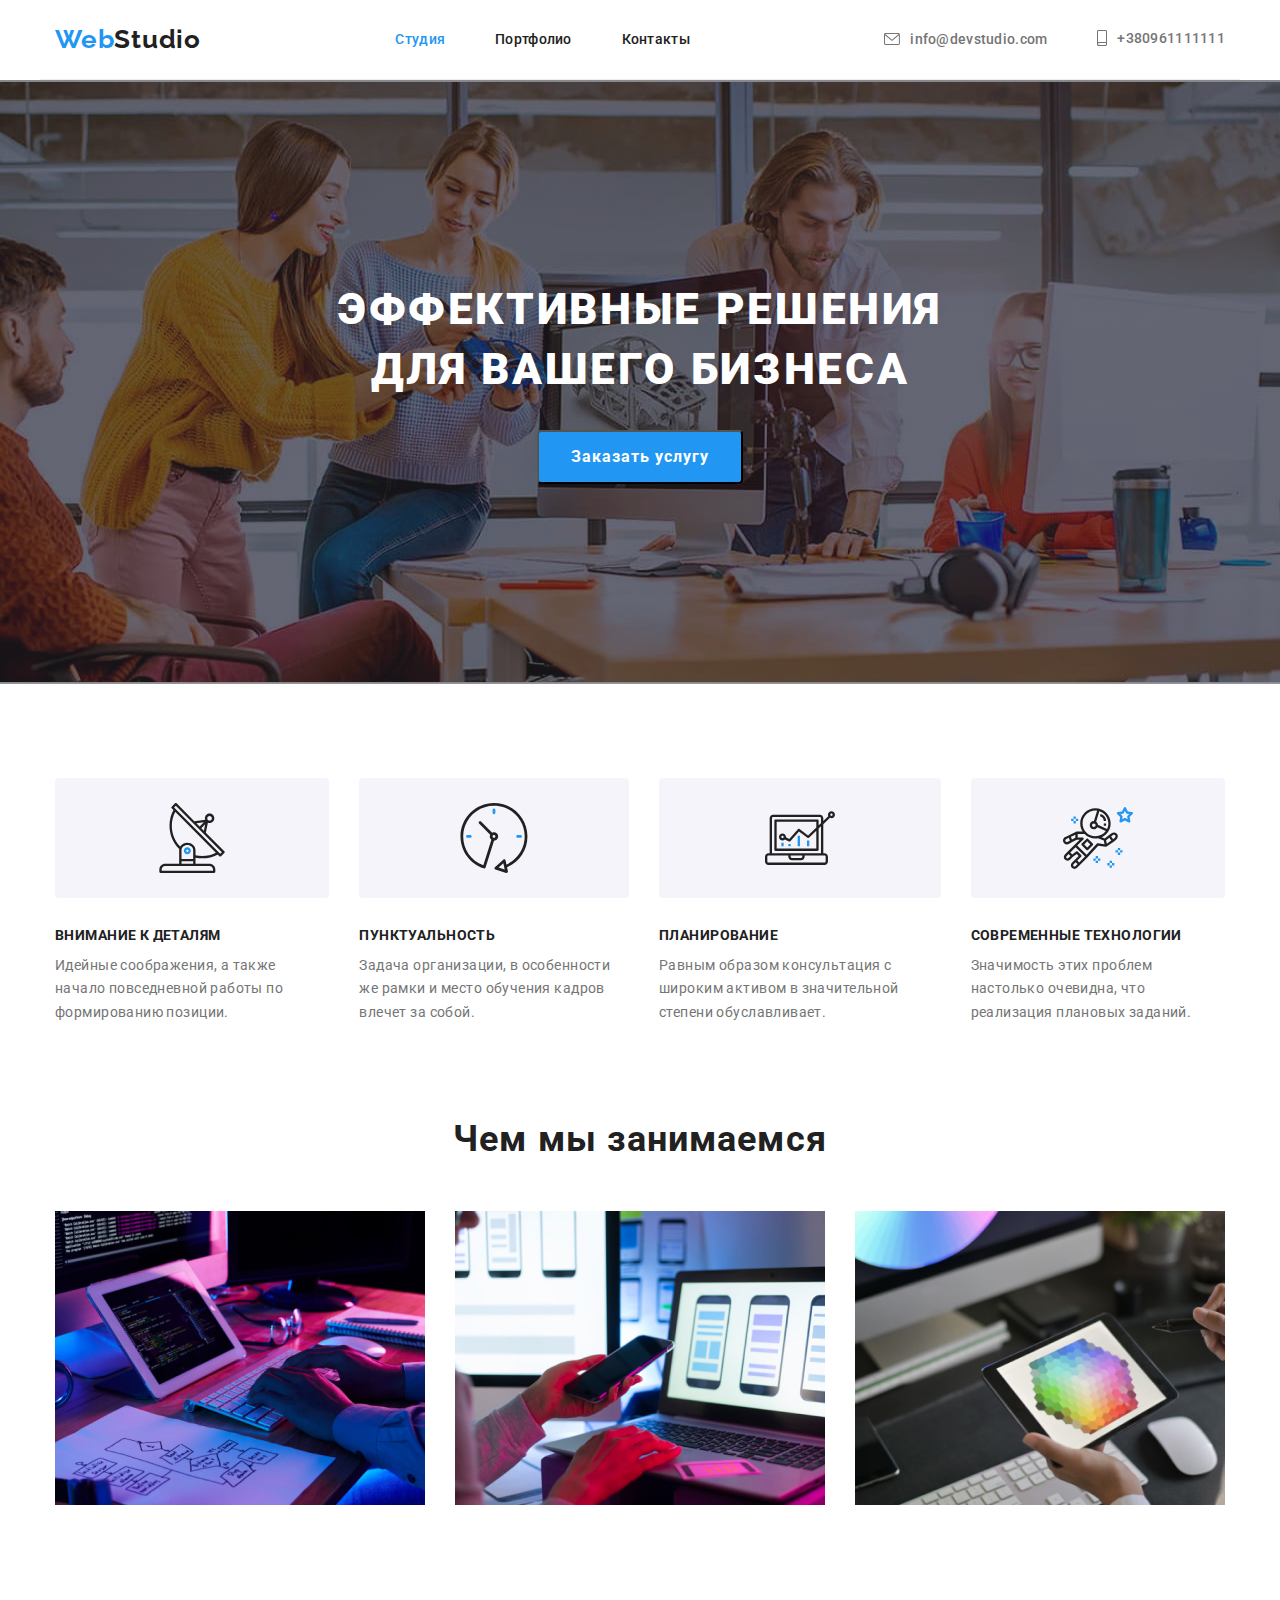
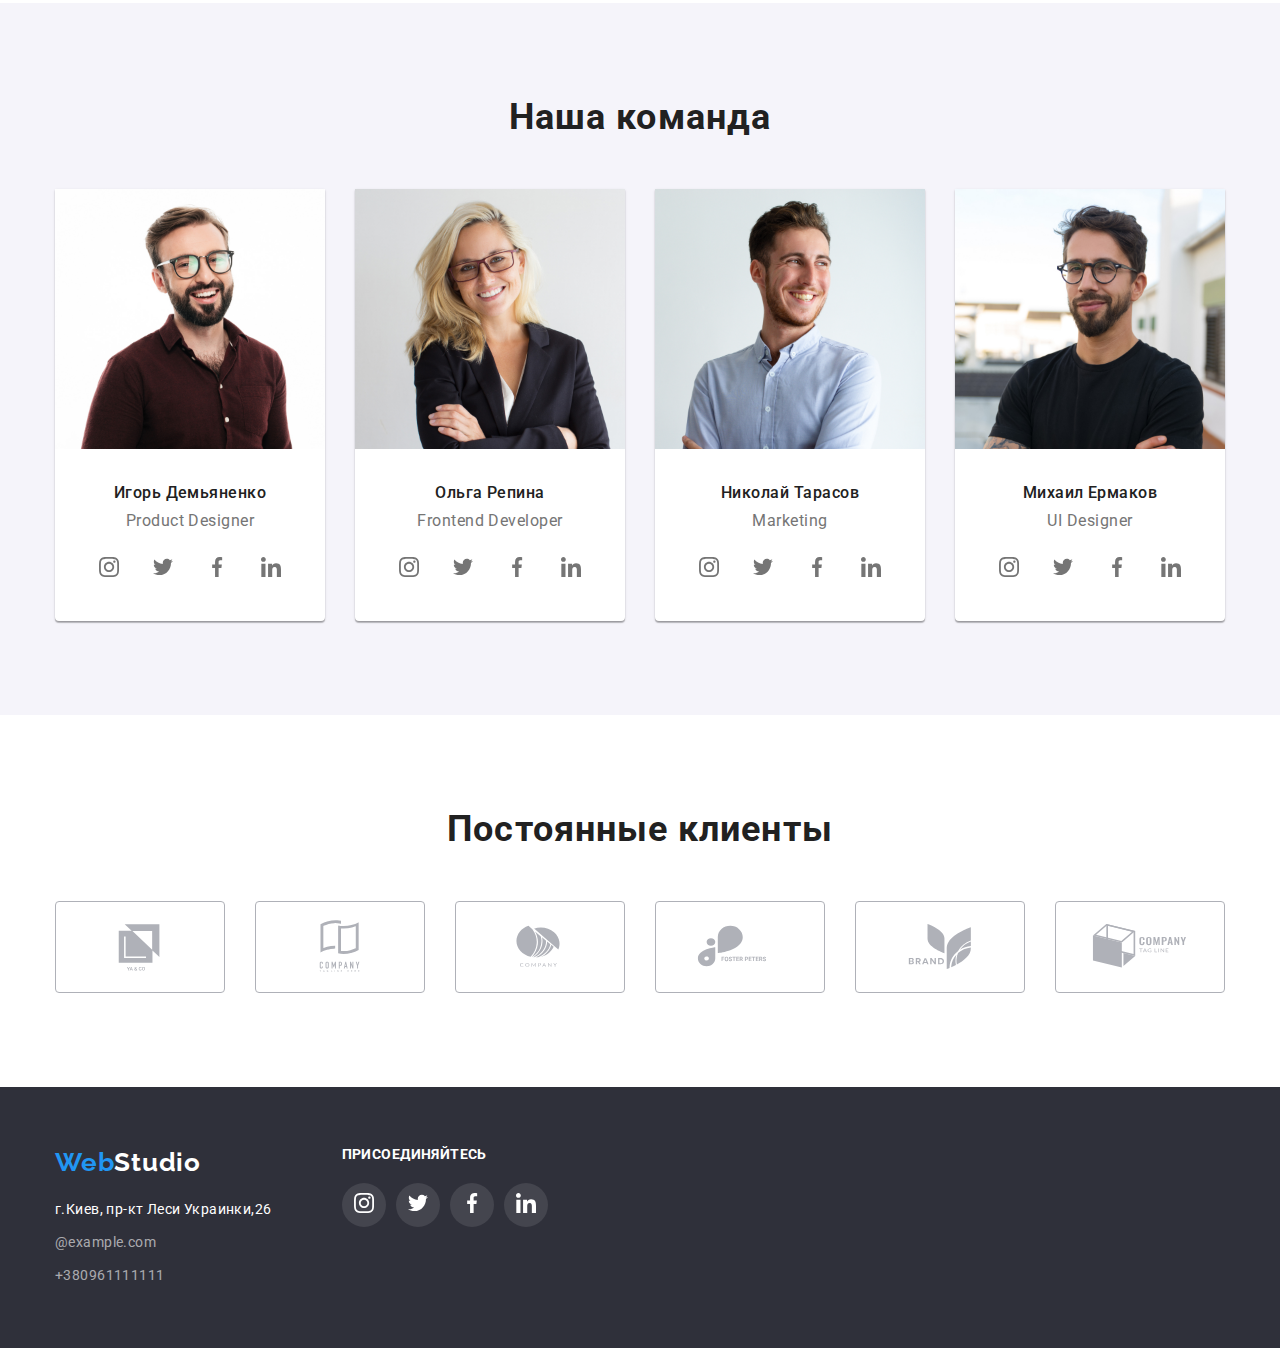
==== index.html @ 4b1ffeb5 "Готово" ====
<!DOCTYPE html>
<html lang="ru">

<head>
    <meta charset="UTF-8">
    <meta http-equiv="X-UA-Compatible" content="IE=edge">
    <meta name="viewport" content="width=device-width, initial-scale=1.0">
    <title>WebStudio</title>
    <link rel="preconnect" href="https://fonts.gstatic.com">
    <link href="https://fonts.googleapis.com/css2?family=Raleway:wght@700&family=Roboto:wght@400;500;700;900&display=swap"
        rel="stylesheet">
        <link rel="stylesheet" href=https://cdnjs.cloudflare.com/ajax/libs/modern-normalize/1.0.0/modern-normalize.min.css>
    <link rel="stylesheet" href="./css/styles.css"/>
</head>


<body class="body">
    <header class="header">
        <div class="container flex-header">
            <a href="" class="logo">
                <span class="web-logo">Web</span>Studio
            </a>
            <nav class="nav-list">    
                <ul class="site-nav">
                    <li class="site-nav-item"> <a href="./index.html" class="site-nav-link current"> Студия </a> </li>
                    <li class="site-nav-item"> <a href="./portfolio.html" class="site-nav-link">Портфолио</a>
                    </li>
                    <li class="site-nav-item"> <a href="" class="site-nav-link"> Контакты</a> </li>
                </ul>
            </nav>
            <ul class="contact">
                <li class="contact-item"><a href="mailto:info@devstudio.com" class="contact-link link">
                    <svg class=icon-nav width="16" height="12">
                        <use href="./images/icons/icons.svg#icon-convert"></use>
                    </svg>
                        info@devstudio.com</a></li>
                <li class="contact-item"><a href="tel:+380961111111" class="contact-link link">
                    <svg class=icon-nav width="10" height="16">
                        <use href="./images/icons/icons.svg#icon-smartphone"></use>
                    </svg>
                    +380961111111</a></li>
            </ul>
        </div>
    </header>

    <main>
            <section class="section hero">
                <div class="container">
                <h1 class="title-hero">эффективные решения <br> для вашего бизнеса</h1>
                <button type="button" class="button primary"> Заказать услугу </button>
                </div>
            </section>


        <section class="section features">
            <div class="container">
            <!---<h2> Преимущества </h2>--->
            <ul class="features-list">
            <li class="features-li">
                <div class="icon-features">
                <svg class="features-icon" width=70 height=70>
                    <use href="./images/icons/icons.svg#icon-antenna"></use>
                </svg>
                </div>
                <h3 class="features-title">Внимание к деталям</h3>
            <p class="features-text">Идейные соображения, а также начало повседневной работы по формированию позиции.</p>
        </li>
            <li class="features-li">
                <div class="icon-features">
<svg width=70 height=70>
    <use href="./images/icons/icons.svg#icon-clock"></use>
</svg>
</div>
                <h3 class="features-title">Пунктуальность</h3>
            <p class="features-text">Задача организации, в особенности же рамки и место обучения кадров влечет за собой.</p>
        </li>
            <li class="features-li">
                <div class="icon-features">
<svg class="features-icon" width=70 height=70>
    <use href="./images/icons/icons.svg#icon-diagram"></use>
</svg>
</div>
                <h3 class="features-title">Планирование</h3>
            <p class="features-text">Равным образом консультация с широким активом в значительной степени обуславливает.</p>
        </li>
            <li class="features-li">
                <div class="icon-features">
<svg class="features-icon" width=70 height=70>
    <use href="./images/icons/icons.svg#icon-astronaut"></use>
</svg>
</div>
                <h3 class="features-title">Современные технологии</h3>
            <p class="features-text">Значимость этих проблем настолько очевидна, что реализация плановых заданий.</p>
        </li>
        </ul>
        </div>
        </section>

        <section class="section about">
            <div class="container">
            <h2 class="about-title">Чем мы занимаемся</h2>
            <ul class="about-list">
                <li class="about-li"><img src="./images/index/img.jpg" width="370" alt="Веб дизайн"></li>
                <li class="about-li"><img src="./images/index/img(3).jpg" width="370" alt="Мобильные приложения"></li>
                <li class="about-li"><img src="./images/index/img(2).jpg" width="370" alt="Графика"></li>
            </ul>
            </div>
        </section>

        <section class="section team">
            <div class="container">
            <h2 class="team-title">Наша команда</h2>
            <ul class="team-list">
                <li class="team-worker"> <img src="./images/index/1.jpg" width="270" alt="Игорь Демьяненко">
                    <div class="member-style">
                    <h3 class="team-member">Игорь Демьяненко</h3>
                    <p class="team-position">Product Designer</p>
                    <ul class="social-links">
                        <li class="team-icons"><a><svg width="20" height="20"><use href="./images/icons/icons.svg#icon-instagram"></use></svg></a></li>
                        <li class="team-icons"><a><svg width="20" height="20">
                                    <use href="./images/icons/icons.svg#icon-twitter"></use>
                                </svg></a></li>
                        <li class="team-icons"><a><svg width="20" height="20">
                                    <use href="./images/icons/icons.svg#icon-facebook"></use>
                                </svg></a></li>
                        <li class="team-icons"><a><svg width="20" height="20">
                                    <use href="./images/icons/icons.svg#icon-linkedin"></use>
                                </svg></a></li>
                    </ul>
                    </div>
                </li>
                <li class="team-worker"> <img src="./images/index/2.jpg" width="270" alt="Ольга Репина">
                    <div class="member-style">
                    <h3 class="team-member">Ольга Репина</h3>
                    <p class="team-position">Frontend Developer</p>
                    <ul class="social-links">
                        <li class="team-icons"><a><svg width="20" height="20">
                                    <use href="./images/icons/icons.svg#icon-instagram"></use>
                                </svg></a></li>
                        <li class="team-icons"><a><svg width="20" height="20">
                                    <use href="./images/icons/icons.svg#icon-twitter"></use>
                                </svg></a></li>
                        <li class="team-icons"><a><svg width="20" height="20">
                                    <use href="./images/icons/icons.svg#icon-facebook"></use>
                                </svg></a></li>
                        <li class="team-icons"><a><svg width="20" height="20">
                                    <use href="./images/icons/icons.svg#icon-linkedin"></use>
                                </svg></a></li>
                    </ul>
                    </div>
                </li>
                <li class="team-worker"> <img src="./images/index/3.jpg" width="270" alt="Николай Тарасов">
                    <div class="member-style">
                    <h3 class="team-member">Николай Тарасов</h3>
                    <p class="team-position">Marketing</p>
                    <ul class="social-links">
                        <li class="team-icons"><a><svg width="20" height="20">
                                    <use href="./images/icons/icons.svg#icon-instagram"></use>
                                </svg></a></li>
                        <li class="team-icons"><a><svg width="20" height="20">
                                    <use href="./images/icons/icons.svg#icon-twitter"></use>
                                </svg></a></li>
                        <li class="team-icons"><a><svg width="20" height="20">
                                    <use href="./images/icons/icons.svg#icon-facebook"></use>
                                </svg></a></li>
                        <li class="team-icons"><a><svg width="20" height="20">
                                    <use href="./images/icons/icons.svg#icon-linkedin"></use>
                                </svg></a></li>
                    </ul>
                    </div>
                </li>
                <li class="team-worker"> <img src="./images/index/4.jpg" width="270" alt="Михаил Ермаков">
                    <div class="member-style">
                    <h3 class="team-member">Михаил Ермаков</h3>
                    <p class="team-position">UI Designer</p>
                    <ul class="social-links">
                        <li class="team-icons"><a><svg width="20" height="20">
                                    <use href="./images/icons/icons.svg#icon-instagram"></use>
                                </svg></a></li>
                        <li class="team-icons"><a><svg width="20" height="20">
                                    <use href="./images/icons/icons.svg#icon-twitter"></use>
                                </svg></a></li>
                        <li class="team-icons"><a><svg width="20" height="20">
                                    <use href="./images/icons/icons.svg#icon-facebook"></use>
                                </svg></a></li>
                        <li class="team-icons"><a><svg width="20" height="20">
                                    <use href="./images/icons/icons.svg#icon-linkedin"></use>
                                </svg></a></li>
                    </ul>
                    </div>
                </li>
            </ul>
            </div>
        </section>

        <section class="section">
            <div class="container">
            <h2 class="team-title">Постоянные клиенты</h2>
<ul class="partners-list">
<li class="partner"><svg width="106" height="60">
            <use href="./images/icons/icons.svg#icon-first"></use>
        </svg></li>
        <li class="partner"><svg width="106" height="60">
                    <use href="./images/icons/icons.svg#icon-second"></use>
                </svg></li>
                <li class="partner"><svg width="106" height="60">
                            <use href="./images/icons/icons.svg#icon-third"></use>
                        </svg></li>
                        <li class="partner"><svg width="106" height="60">
                                    <use href="./images/icons/icons.svg#icon-fourth"></use>
                                </svg></li>
                                <li class="partner"><svg width="106" height="60">
                                            <use href="./images/icons/icons.svg#icon-fifth"></use>
                                        </svg></li>
                                        <li class="partner"><svg width="106" height="60">
                                                    <use href="./images/icons/icons.svg#icon-sixth"></use>
                                                </svg></li>
</ul>
            </div>
        </section>
    </main>

    <footer class="footer-list">
        <div class="container foot">
            <div class="foot-first">
        <a href="" class="foot-logo">
            <span class="foot-web-logo">Web</span>Studio
        </a>
        <address>
            <ul class="address-list">
                <li class="address-item">
                    <p class="address">г.Киев, пр-кт Леси Украинки,26</p>
                </li>
                <li class="address-item"> 
                    <a href="mailto:@example.com" class="footer link">@example.com </a> 
                </li>
                <li class="address-item"><a href="tel:+380961111111" class="footer link">+380961111111</a></li>
            </ul>
        </address>
        </div>
        <div class="join-us">
<h3 class="join-title">ПРИСОЕДИНЯЙТЕСЬ</h3> 
<ul class="join-icons">
    <li class="join-icon"><a><svg class="join-svg" width="20" height="20">
                <use href="./images/icons/icons.svg#icon-instagram"></use>
            </svg></a></li>
    <li class="join-icon"><a><svg class="join-svg" width="20" height="20">
                <use href="./images/icons/icons.svg#icon-twitter"></use>
            </svg></a></li>
    <li class="join-icon"><a><svg class="join-svg" width="20" height="20">
                <use href="./images/icons/icons.svg#icon-facebook"></use>
            </svg></a></li>
    <li class="join-icon"><a><svg class="join-svg" width="20" height="20">
                <use href="./images/icons/icons.svg#icon-linkedin"></use>
            </svg></a></li>
</ul>
        </div>


        </div>
    </footer>

</body>

</html>
---- css/styles.css ----
*,
*::before,
*::after {
  box-sizing: border-box;
}

:root {
  --pretty-color: #2196f3;
  --backblack-color: #2f303a;
  --backwhite-color: #e5e5e5;
  --backgrey-color: #f5f4fa;
  --back-hero-color: #c4c4c4;
  --title-color: #212121;
  --accenttext-color: #757575;
  --white-color: #fff;
  --border-color: #eeeeee;
  --icon-color: #afb1b8;
  --footer-contacts-color: rgba(255, 255, 255, 0.6);
  --main-font: "Roboto", sans-serif;
  --accent-font: "Raleway", sans-serif;
}

.container {
  width: 1200px;
  margin-right: auto;
  margin-left: auto;
  padding-left: 15px;
  padding-right: 15px;
}

.section {
  padding-top: 94px;
  padding-bottom: 94px;
}

.body {
  text-decoration: none;
  margin: 0;
  list-style: none;
  padding: 0;
  color: var(--accenttext-color);
  font-family: var(--main-font);
  font-weight: 400;
  font-style: normal;
}

ul {
  list-style: none;
  margin: 0;
  padding: 0;
}

h1,
h2,
h3,
p {
  margin: 0;
  padding: 0;
}

.logo > .web-logo {
  color: var(--pretty-color);
}

.logo {
  color: var(--title-color);
  text-decoration: none;
  font-family: Raleway;
  font-style: normal;
  font-weight: 700;
  font-size: 26px;
  line-height: 1.19;
  letter-spacing: 0.03em;
}

.site-nav-link,
.contact-link {
  text-decoration: none;
  color: #212121;
}

.site-nav-link:hover,
.site-nav-link:focus {
  color: var(--pretty-color);
}

.contact-link.link:hover,
.contact-link.link:focus {
  color: var(--pretty-color);
}

.footer-link:hover,
.footer-link:focus {
  color: var(--pretty-color);
}

.button,
.button.secondary {
  cursor: pointer;
}

.site-nav-link.current {
  color: var(--pretty-color);
}

.site-nav {
  display: flex;
  font-weight: 500;
  font-size: 14px;
  line-height: 1.43;
  letter-spacing: 0.02em;
}

.site-nav-item:not(:last-child) {
  margin-right: 50px;
}

.contact {
  display: flex;
  align-items: center;
}

.contact .contact-link {
  color: var(--accenttext-color);
  font-weight: 500;
  font-size: 14px;
  line-height: 1.43;
  letter-spacing: 0.02em;
}

.contact-link {
  display: inline-flex;
  align-items: center;
}

.contact .contact-item + .contact-item {
  margin-left: 50px;
}

.container.flex-header {
  display: flex;
  align-items: center;
  justify-content: space-between;
  height: 80px;
  border-bottom: 1px solid #ececec;
}

.icon-nav {
  fill: currentColor;
  margin-right: 10px;
}

/*ГЕРОЙ*/

.section.hero {
  background-color: var(--back-hero-color);
  background-image: linear-gradient(
      rgba(47, 48, 58, 0.4),
      rgba(47, 48, 58, 0.4)
    ),
    url(../images/index/backgroundheader.jpg);
  background-repeat: no-repeat;
  background-position: center;
  padding-top: 200px;
  padding-bottom: 200px;
}

.title-hero {
  color: white;
  font-weight: 900;
  font-size: 44px;
  line-height: 1.36;
  text-align: center;
  letter-spacing: 0.06em;
  text-transform: uppercase;
  margin-bottom: 30px;
}

.button.primary {
  display: block;
  margin: 0 auto;
  color: white;
  background-color: var(--pretty-color);
  font-family: Roboto, sans-serif;
  font-weight: 700;
  font-size: 16px;
  line-height: 1.87;
  letter-spacing: 0.06em;
  border-radius: 4px;
  padding: 10px 32px;
  min-width: 200px;
}

/*ПРЕИМУЩЕСТВА*/

.icon-features {
  display: flex;
  width: 100%;
  height: 120px;
  justify-content: center;
  align-items: center;
  background-color: var(--backgrey-color);
  border-radius: 4px;
  margin-bottom: 30px;
}

.features-title {
  color: var(--title-color);
  font-weight: 700;
  font-size: 14px;
  line-height: 1.14;
  letter-spacing: 0.03em;
  text-transform: uppercase;
  margin-bottom: 10px;
}

.features-text {
  font-size: 14px;
  line-height: 1.71;
  letter-spacing: 0.03em;
}

.features-list {
  display: flex;
}

.features-li:not(:last-child) {
  margin-right: 30px;
}

.section.about {
  padding-top: 0;
}

.about-title {
  color: var(--title-color);
  font-weight: 700;
  font-size: 36px;
  line-height: 1.16;
  text-align: center;
  letter-spacing: 0.03em;
  margin-bottom: 50px;
}

.about-list {
  display: flex;
  align-items: center;
}

.about-li:not(:last-child) {
  margin-right: 30px;
}

/* Секция Команда*/

.social-links {
  display: flex;
  justify-content: center;
  justify-content: space-between;
  padding: 0 32px 30px;
  margin-top: 16px;
  fill: currentColor;
}

.team-icons {
  display: flex;
  width: 44px;
  height: 44px;
  border-radius: 50%;
  align-items: center;
  justify-content: center;
}

.team-icons:focus,
.team-icons:hover {
  background-color: var(--pretty-color);
  color: var(--white-color);
  cursor: pointer;
}

.section.team {
  background-color: var(--backgrey-color);
}

.team-list {
  display: flex;
  align-items: center;
  justify-content: center;
}

.team-worker {
  background-color: var(--white-color);
  box-shadow: 0px 1px 3px rgba(0, 0, 0, 0.12), 0px 1px 1px rgba(0, 0, 0, 0.14),
    0px 2px 1px rgba(0, 0, 0, 0.2);
  border-radius: 0px 0px 4px 4px;
}

.team-worker:not(:last-child) {
  margin-right: 30px;
}

.team-title {
  color: var(--title-color);
  font-weight: 700;
  font-size: 36px;
  line-height: 1.16;
  text-align: center;
  letter-spacing: 0.03em;
  margin-bottom: 50px;
}

.team-member {
  color: var(--title-color);
  font-weight: 500;
  font-size: 16px;
  line-height: 1.18;
  letter-spacing: 0.03em;
  margin-bottom: 10px;
  text-align: center;
}

.team-position {
  font-size: 16px;
  line-height: 1.18;
  letter-spacing: 0.03em;
  text-align: center;
}

.member-style {
  padding-top: 30px;
}

/* СЕКЦИЯ КЛИЕНТЫ */

.partners-list {
  display: flex;
  justify-content: center;
  justify-content: space-between;
}

.partner {
  display: flex;
  width: 170px;
  height: 92px;
  fill: var(--icon-color);
  border: 1px solid var(--icon-color);
  border-radius: 4px;
  align-items: center;
  justify-content: center;
  box-sizing: border-box;
}

.partner:hover,
.partner:focus {
  cursor: pointer;
  fill: var(--pretty-color);
  color: var(--pretty-color);
}

/*FOOTER*/

.foot-logo {
  display: block;
  color: var(--white-color);
  text-decoration: none;
  font-family: Raleway;
  font-style: normal;
  font-weight: 700;
  font-size: 26px;
  line-height: 1.19;
  letter-spacing: 0.03em;
  margin-bottom: 20px;
}

.foot-web-logo {
  color: var(--pretty-color);
}

.address {
  color: #fff;
  font-style: normal;
  font-size: 14px;
  line-height: 1.71;
  letter-spacing: 0.03em;
  margin-bottom: 9px;
}

.footer.link {
  color: var(--footer-contacts-color);
  text-decoration: none;
  font-style: normal;
  font-size: 14px;
  line-height: 1.71;
  letter-spacing: 0.03em;
}

.footer-list {
  background-color: var(--backblack-color);
  padding-top: 60px;
  padding-bottom: 60px;
}

.address-item:not(:last-child) {
  margin-bottom: 9px;
}

.container.foot {
  display: flex;
}

.foot-first {
  display: block;
}

.join-us {
  display: block;
  padding-left: 70px;
}

.join-icons {
  width: 206px;
  display: flex;
  align-items: center;
  justify-content: space-between;
  margin-top: 20px;
}

.join-icon {
  display: flex;
  width: 44px;
  height: 44px;
  border-radius: 50%;
  align-items: center;
  justify-content: center;
  background-color: rgba(255, 255, 255, 0.1);
  border-radius: 50%;
}

.join-svg {
  fill: var(--white-color);
}

.join-icon:focus,
.join-icon:hover {
  cursor: pointer;
  background-color: var(--pretty-color);
}

.join-title {
  font-family: Roboto;
  font-style: normal;
  font-weight: bold;
  font-size: 14px;
  line-height: 1.14;
  letter-spacing: 0.03em;
  text-transform: uppercase;
  color: var(--white-color);
}
/*ПОРТФОЛИО*/

/*Этот кусок потом скрыть с сайта
.our-projects {
  color: var(--title-color);
  font-weight: 700;
  font-size: 14px;
  line-height: 1.14;
  letter-spacing: 0.03em;
  text-transform: uppercase;
}
  */

.button.secondary {
  color: var(--title-color);
  background-color: var(--backgrey-color);
  font-family: Roboto;
  font-style: normal;
  font-weight: 500;
  font-size: 16px;
  line-height: 1.62;
  text-align: center;
  letter-spacing: 0.03em;
  border-radius: 4px;
  border: transparent;
  padding: 6px 22px;
}

.project-buttons {
  display: flex;
  justify-content: center;
  margin-bottom: 50px;
}

.prjct-btn-list:not(:last-child) {
  margin-right: 8px;
}

.button.secondary:hover,
.button.secondary:focus {
  background-color: var(--pretty-color);
  color: var(--white-color);
}

.projects-title {
  color: var(--title-color);
  font-weight: 700;
  font-size: 18px;
  line-height: 2;
  letter-spacing: 0.06em;
  margin-bottom: 4px;
}
.projects-text {
  font-size: 16px;
  line-height: 1.87;
  letter-spacing: 0.03em;
}

.portfolio {
  display: flex;
  flex-wrap: wrap;
  margin-right: -30px;
  margin-top: -30px;
}

.portfolio-list {
  flex-basis: calc(100% / 3 -30px);
  margin-right: 30px;
  margin-top: 30px;
  background-color: var(--white-color);
  border: 1px solid #eeeeee;
  box-sizing: border-box;
}

.portfolio-list:nth-child(3n) {
  margin-right: 0;
}

.portfolio-list:hover,
.portfolio-list:focus {
  cursor: pointer;
  box-shadow: 0px 1px 1px rgba(0, 0, 0, 0.12), 0px 4px 4px rgba(0, 0, 0, 0.06),
    1px 4px 6px rgba(0, 0, 0, 0.16);
}

.projects-item {
  padding: 20px 24px;
}
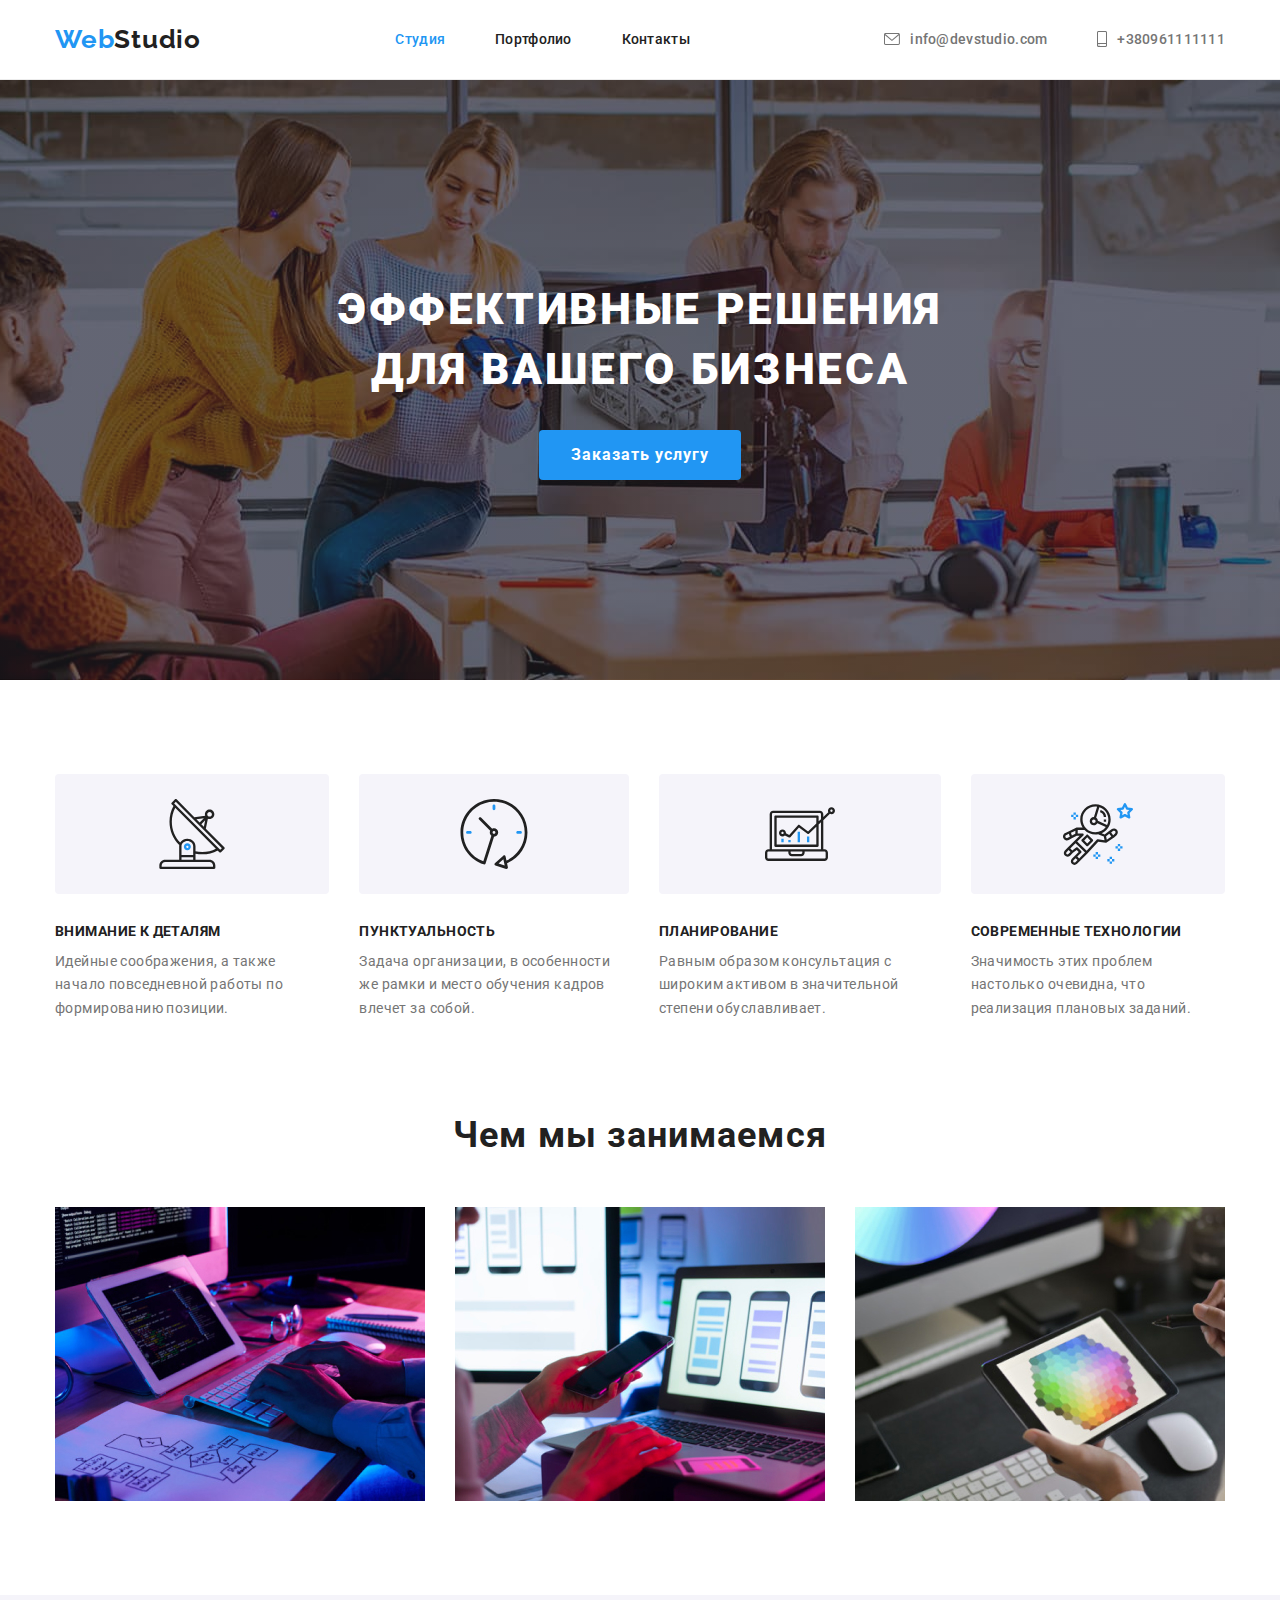
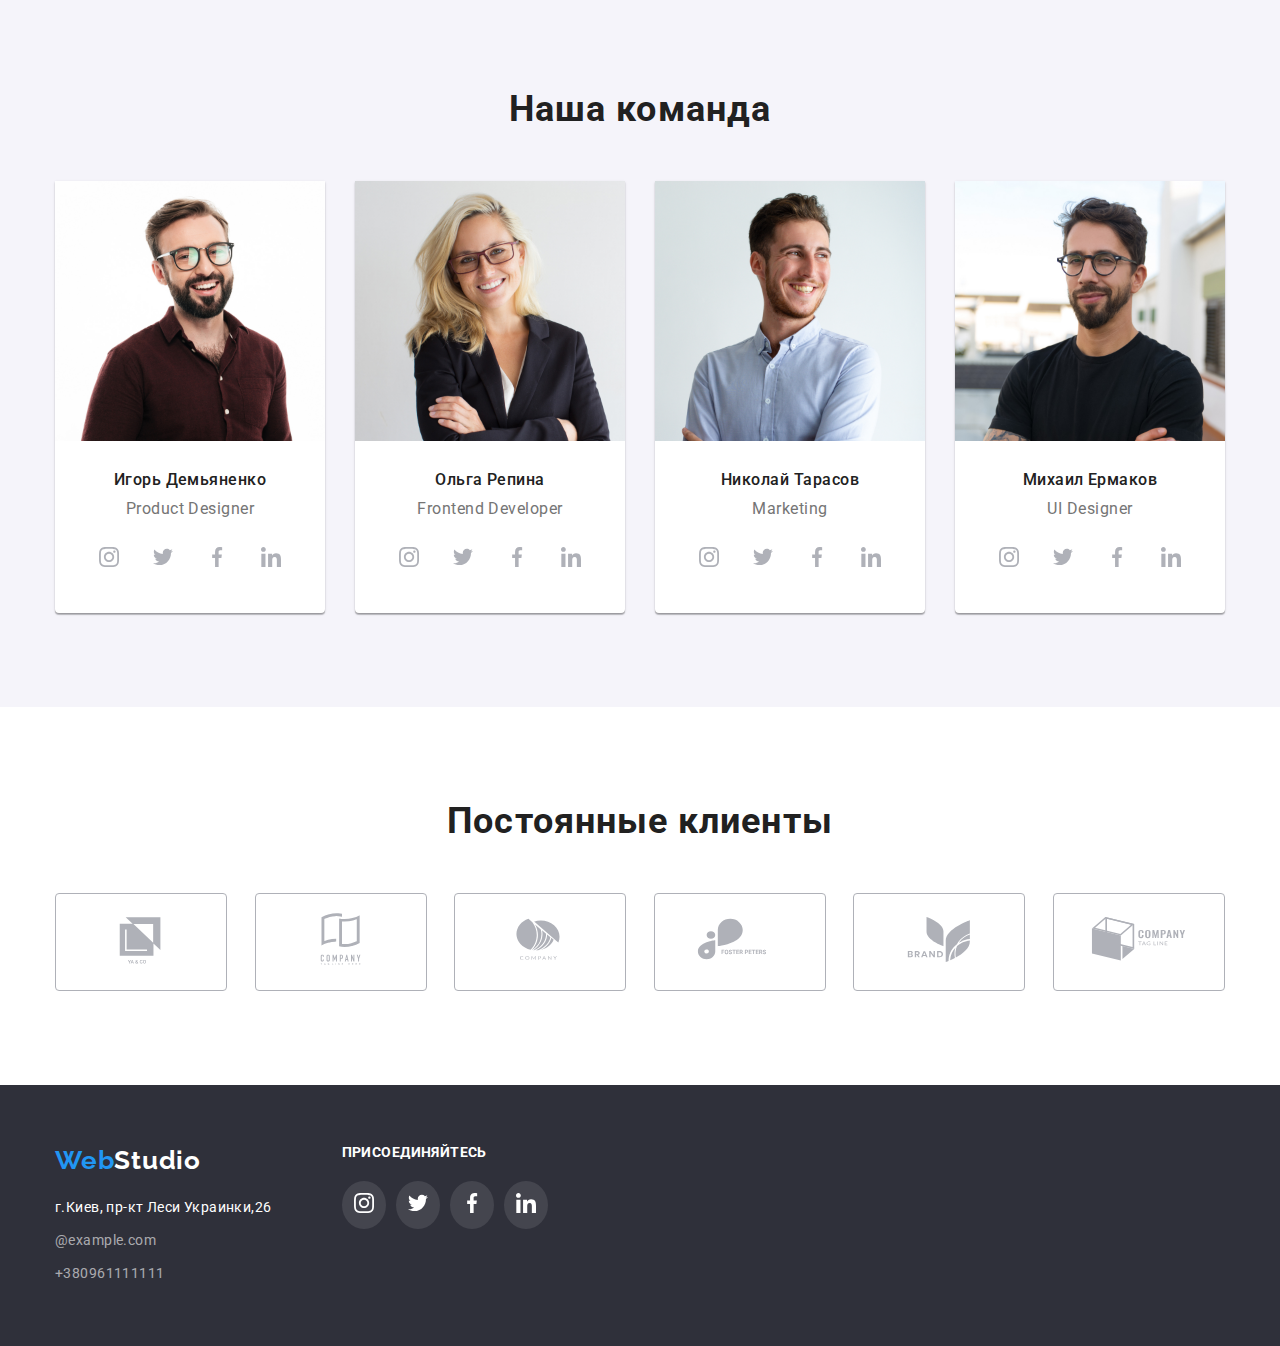
==== commit 7bea6098: "Внесены исправления" ====
--- a/index.html
+++ b/index.html
@@ -107,114 +107,200 @@
             </div>
         </section>
 
-        <section class="section team">
-            <div class="container">
-            <h2 class="team-title">Наша команда</h2>
-            <ul class="team-list">
-                <li class="team-worker"> <img src="./images/index/1.jpg" width="270" alt="Игорь Демьяненко">
-                    <div class="member-style">
-                    <h3 class="team-member">Игорь Демьяненко</h3>
-                    <p class="team-position">Product Designer</p>
-                    <ul class="social-links">
-                        <li class="team-icons"><a><svg width="20" height="20"><use href="./images/icons/icons.svg#icon-instagram"></use></svg></a></li>
-                        <li class="team-icons"><a><svg width="20" height="20">
-                                    <use href="./images/icons/icons.svg#icon-twitter"></use>
-                                </svg></a></li>
-                        <li class="team-icons"><a><svg width="20" height="20">
-                                    <use href="./images/icons/icons.svg#icon-facebook"></use>
-                                </svg></a></li>
-                        <li class="team-icons"><a><svg width="20" height="20">
-                                    <use href="./images/icons/icons.svg#icon-linkedin"></use>
-                                </svg></a></li>
-                    </ul>
-                    </div>
+<section class="section team">
+<div class="container">
+<h2 class="team-title">Наша команда</h2>
+<ul class="team-list">
+<li class="team-worker"> <img src="./images/index/1.jpg" width="270" alt="Игорь Демьяненко">
+<div class="member-style">
+<h3 class="team-member">Игорь Демьяненко</h3>
+<p class="team-position">Product Designer</p>
+<ul class="social-links">
+ <li class="team-icons">
+   <a href="" class="team-icons link">
+       <svg width="20" height="20">
+           <use href="./images/icons/icons.svg#icon-instagram">
+        </use>
+    </svg>
+</a>
+</li>
+<li class="team-icons">
+    <a href="" class="team-icons link">
+        <svg width="20" height="20">
+            <use href="./images/icons/icons.svg#icon-twitter"></use>
+            </svg>
+        </a>
+</li>
+<li class="team-icons">
+    <a href="" class="team-icons link">
+        <svg width="20" height="20">
+        <use href="./images/icons/icons.svg#icon-facebook">
+        </use>
+        </svg>
+    </a>
+</li>
+<li class="team-icons">
+    <a href="" class="team-icons link">
+        <svg width="20" height="20">
+        <use href="./images/icons/icons.svg#icon-linkedin">
+        </use>
+        </svg>
+    </a>
+</li>
+</ul>
+</div>
                 </li>
                 <li class="team-worker"> <img src="./images/index/2.jpg" width="270" alt="Ольга Репина">
                     <div class="member-style">
                     <h3 class="team-member">Ольга Репина</h3>
                     <p class="team-position">Frontend Developer</p>
-                    <ul class="social-links">
-                        <li class="team-icons"><a><svg width="20" height="20">
-                                    <use href="./images/icons/icons.svg#icon-instagram"></use>
-                                </svg></a></li>
-                        <li class="team-icons"><a><svg width="20" height="20">
-                                    <use href="./images/icons/icons.svg#icon-twitter"></use>
-                                </svg></a></li>
-                        <li class="team-icons"><a><svg width="20" height="20">
-                                    <use href="./images/icons/icons.svg#icon-facebook"></use>
-                                </svg></a></li>
-                        <li class="team-icons"><a><svg width="20" height="20">
-                                    <use href="./images/icons/icons.svg#icon-linkedin"></use>
-                                </svg></a></li>
-                    </ul>
+<ul class="social-links">
+    <li class="team-icons">
+        <a href="" class="team-icons link">
+            <svg width="20" height="20">
+                <use href="./images/icons/icons.svg#icon-instagram">
+                </use>
+            </svg>
+        </a>
+    </li>
+    <li class="team-icons">
+        <a href="" class="team-icons link">
+            <svg width="20" height="20">
+                <use href="./images/icons/icons.svg#icon-twitter"></use>
+            </svg>
+        </a>
+    </li>
+    <li class="team-icons">
+        <a href="" class="team-icons link">
+            <svg width="20" height="20">
+                <use href="./images/icons/icons.svg#icon-facebook">
+                </use>
+            </svg>
+        </a>
+    </li>
+    <li class="team-icons">
+        <a href="" class="team-icons link">
+            <svg width="20" height="20">
+                <use href="./images/icons/icons.svg#icon-linkedin">
+                </use>
+            </svg>
+        </a>
+    </li>
+</ul>
                     </div>
                 </li>
                 <li class="team-worker"> <img src="./images/index/3.jpg" width="270" alt="Николай Тарасов">
                     <div class="member-style">
                     <h3 class="team-member">Николай Тарасов</h3>
                     <p class="team-position">Marketing</p>
-                    <ul class="social-links">
-                        <li class="team-icons"><a><svg width="20" height="20">
-                                    <use href="./images/icons/icons.svg#icon-instagram"></use>
-                                </svg></a></li>
-                        <li class="team-icons"><a><svg width="20" height="20">
-                                    <use href="./images/icons/icons.svg#icon-twitter"></use>
-                                </svg></a></li>
-                        <li class="team-icons"><a><svg width="20" height="20">
-                                    <use href="./images/icons/icons.svg#icon-facebook"></use>
-                                </svg></a></li>
-                        <li class="team-icons"><a><svg width="20" height="20">
-                                    <use href="./images/icons/icons.svg#icon-linkedin"></use>
-                                </svg></a></li>
-                    </ul>
+<ul class="social-links">
+    <li class="team-icons">
+        <a href="" class="team-icons link">
+            <svg width="20" height="20">
+                <use href="./images/icons/icons.svg#icon-instagram">
+                </use>
+            </svg>
+        </a>
+    </li>
+    <li class="team-icons">
+        <a href="" class="team-icons link">
+            <svg width="20" height="20">
+                <use href="./images/icons/icons.svg#icon-twitter"></use>
+            </svg>
+        </a>
+    </li>
+    <li class="team-icons">
+        <a href="" class="team-icons link">
+            <svg width="20" height="20">
+                <use href="./images/icons/icons.svg#icon-facebook">
+                </use>
+            </svg>
+        </a>
+    </li>
+    <li class="team-icons">
+        <a href="" class="team-icons link">
+            <svg width="20" height="20">
+                <use href="./images/icons/icons.svg#icon-linkedin">
+                </use>
+            </svg>
+        </a>
+    </li>
+</ul>
                     </div>
                 </li>
                 <li class="team-worker"> <img src="./images/index/4.jpg" width="270" alt="Михаил Ермаков">
                     <div class="member-style">
                     <h3 class="team-member">Михаил Ермаков</h3>
                     <p class="team-position">UI Designer</p>
-                    <ul class="social-links">
-                        <li class="team-icons"><a><svg width="20" height="20">
-                                    <use href="./images/icons/icons.svg#icon-instagram"></use>
-                                </svg></a></li>
-                        <li class="team-icons"><a><svg width="20" height="20">
-                                    <use href="./images/icons/icons.svg#icon-twitter"></use>
-                                </svg></a></li>
-                        <li class="team-icons"><a><svg width="20" height="20">
-                                    <use href="./images/icons/icons.svg#icon-facebook"></use>
-                                </svg></a></li>
-                        <li class="team-icons"><a><svg width="20" height="20">
-                                    <use href="./images/icons/icons.svg#icon-linkedin"></use>
-                                </svg></a></li>
-                    </ul>
-                    </div>
-                </li>
-            </ul>
-            </div>
-        </section>
+<ul class="social-links">
+    <li class="team-icons">
+        <a href="" class="team-icons link">
+            <svg width="20" height="20">
+                <use href="./images/icons/icons.svg#icon-instagram">
+                </use>
+            </svg>
+        </a>
+    </li>
+    <li class="team-icons">
+        <a href="" class="team-icons link">
+            <svg width="20" height="20">
+                <use href="./images/icons/icons.svg#icon-twitter"></use>
+            </svg>
+        </a>
+    </li>
+    <li class="team-icons">
+        <a href="" class="team-icons link">
+            <svg width="20" height="20">
+                <use href="./images/icons/icons.svg#icon-facebook">
+                </use>
+            </svg>
+        </a>
+    </li>
+    <li class="team-icons">
+        <a href="" class="team-icons link">
+            <svg width="20" height="20">
+                <use href="./images/icons/icons.svg#icon-linkedin">
+                </use>
+            </svg>
+        </a>
+    </li>
+</ul>
+</div>
+</li>
+</ul>
+</div>
+</section>
+
+
 
         <section class="section">
             <div class="container">
             <h2 class="team-title">Постоянные клиенты</h2>
 <ul class="partners-list">
-<li class="partner"><svg width="106" height="60">
-            <use href="./images/icons/icons.svg#icon-first"></use>
-        </svg></li>
-        <li class="partner"><svg width="106" height="60">
-                    <use href="./images/icons/icons.svg#icon-second"></use>
-                </svg></li>
-                <li class="partner"><svg width="106" height="60">
-                            <use href="./images/icons/icons.svg#icon-third"></use>
-                        </svg></li>
-                        <li class="partner"><svg width="106" height="60">
-                                    <use href="./images/icons/icons.svg#icon-fourth"></use>
-                                </svg></li>
-                                <li class="partner"><svg width="106" height="60">
-                                            <use href="./images/icons/icons.svg#icon-fifth"></use>
-                                        </svg></li>
-                                        <li class="partner"><svg width="106" height="60">
-                                                    <use href="./images/icons/icons.svg#icon-sixth"></use>
-                                                </svg></li>
+<li class="partner">
+    <a href="" class="partner-link"><svg width="106" height="60">
+            <use href="./images/icons/icons.svg#icon-first"></use></svg>
+    </a></li>
+<li class="partner">
+    <a href="" class="partner-link"><svg width="106" height="60">
+            <use href="./images/icons/icons.svg#icon-second"></use></svg>
+    </a></li>
+<li class="partner">
+    <a href="" class="partner-link"><svg width="106" height="60">
+            <use href="./images/icons/icons.svg#icon-third"></use></svg>
+    </a></li>
+<li class="partner">
+    <a href="" class="partner-link"><svg width="106" height="60">
+            <use href="./images/icons/icons.svg#icon-fourth"></use></svg>
+    </a></li>
+<li class="partner">
+    <a href="" class="partner-link"><svg width="106" height="60">
+            <use href="./images/icons/icons.svg#icon-fifth"></use></svg>
+    </a></li>
+<li class="partner">
+    <a href="" class="partner-link"><svg width="106" height="60">
+            <use href="./images/icons/icons.svg#icon-sixth"></use></svg>
+    </a></li>
 </ul>
             </div>
         </section>
@@ -241,16 +327,16 @@
         <div class="join-us">
 <h3 class="join-title">ПРИСОЕДИНЯЙТЕСЬ</h3> 
 <ul class="join-icons">
-    <li class="join-icon"><a><svg class="join-svg" width="20" height="20">
+    <li class="join-icon"><a href="" class="join-link"><svg class="join-svg" width="20" height="20">
                 <use href="./images/icons/icons.svg#icon-instagram"></use>
             </svg></a></li>
-    <li class="join-icon"><a><svg class="join-svg" width="20" height="20">
+    <li class="join-icon"><a href="" class="join-link"><svg class="join-svg" width="20" height="20">
                 <use href="./images/icons/icons.svg#icon-twitter"></use>
             </svg></a></li>
-    <li class="join-icon"><a><svg class="join-svg" width="20" height="20">
+    <li class="join-icon"><a href="" class="join-link"><svg class="join-svg" width="20" height="20">
                 <use href="./images/icons/icons.svg#icon-facebook"></use>
             </svg></a></li>
-    <li class="join-icon"><a><svg class="join-svg" width="20" height="20">
+    <li class="join-icon"><a href="" class="join-link"><svg class="join-svg" width="20" height="20">
                 <use href="./images/icons/icons.svg#icon-linkedin"></use>
             </svg></a></li>
 </ul>
--- a/css/styles.css
+++ b/css/styles.css
@@ -44,6 +44,12 @@
   font-style: normal;
 }
 
+img {
+  width: 100%;
+  display: block;
+  height: auto;
+}
+
 ul {
   list-style: none;
   margin: 0;
@@ -77,6 +83,7 @@
 .contact-link {
   text-decoration: none;
   color: #212121;
+  padding: 10px 0;
 }
 
 .site-nav-link:hover,
@@ -137,12 +144,16 @@
   margin-left: 50px;
 }
 
+.header {
+  display: flex;
+  height: 80px;
+  border-bottom: 1px solid #ececec;
+}
+
 .container.flex-header {
   display: flex;
   align-items: center;
   justify-content: space-between;
-  height: 80px;
-  border-bottom: 1px solid #ececec;
 }
 
 .icon-nav {
@@ -177,6 +188,7 @@
 }
 
 .button.primary {
+  border: transparent;
   display: block;
   margin: 0 auto;
   color: white;
@@ -195,10 +207,8 @@
 
 .icon-features {
   display: flex;
-  width: 100%;
-  height: 120px;
+  padding: 25px 0;
   justify-content: center;
-  align-items: center;
   background-color: var(--backgrey-color);
   border-radius: 4px;
   margin-bottom: 30px;
@@ -255,27 +265,28 @@
 
 .social-links {
   display: flex;
-  justify-content: center;
   justify-content: space-between;
-  padding: 0 32px 30px;
-  margin-top: 16px;
-  fill: currentColor;
 }
 
 .team-icons {
-  display: flex;
-  width: 44px;
-  height: 44px;
   border-radius: 50%;
-  align-items: center;
-  justify-content: center;
-}
-
-.team-icons:focus,
-.team-icons:hover {
+}
+
+.team-icons.link {
+  padding: 12px;
+  display: block;
+  fill: var(--icon-color);
+}
+
+.team-icons.link:hover {
   background-color: var(--pretty-color);
-  color: var(--white-color);
+  fill: var(--white-color);
   cursor: pointer;
+}
+
+.team-icons.link:focus {
+  background-color: var(--pretty-color);
+  fill: var(--white-color);
 }
 
 .section.team {
@@ -284,8 +295,6 @@
 
 .team-list {
   display: flex;
-  align-items: center;
-  justify-content: center;
 }
 
 .team-worker {
@@ -324,37 +333,37 @@
   line-height: 1.18;
   letter-spacing: 0.03em;
   text-align: center;
+  margin-bottom: 16px;
 }
 
 .member-style {
-  padding-top: 30px;
+  padding: 30px 32px;
 }
 
 /* СЕКЦИЯ КЛИЕНТЫ */
 
 .partners-list {
   display: flex;
-  justify-content: center;
   justify-content: space-between;
 }
 
 .partner {
   display: flex;
-  width: 170px;
-  height: 92px;
+}
+
+.partner-link {
+  padding: 16px 32px;
   fill: var(--icon-color);
   border: 1px solid var(--icon-color);
   border-radius: 4px;
-  align-items: center;
-  justify-content: center;
-  box-sizing: border-box;
-}
-
-.partner:hover,
-.partner:focus {
+}
+
+.partner-link:hover,
+.partner-link:focus {
   cursor: pointer;
   fill: var(--pretty-color);
   color: var(--pretty-color);
+  border-color: var(--pretty-color);
 }
 
 /*FOOTER*/
@@ -418,30 +427,31 @@
 }
 
 .join-icons {
-  width: 206px;
   display: flex;
   align-items: center;
   justify-content: space-between;
-  margin-top: 20px;
 }
 
 .join-icon {
   display: flex;
-  width: 44px;
-  height: 44px;
-  border-radius: 50%;
-  align-items: center;
-  justify-content: center;
+}
+
+.join-link {
+  padding: 12px;
   background-color: rgba(255, 255, 255, 0.1);
   border-radius: 50%;
 }
 
+.join-icon:not(:last-child) {
+  margin-right: 10px;
+}
+
 .join-svg {
   fill: var(--white-color);
 }
 
-.join-icon:focus,
-.join-icon:hover {
+.join-link:focus,
+.join-link:hover {
   cursor: pointer;
   background-color: var(--pretty-color);
 }
@@ -455,6 +465,12 @@
   letter-spacing: 0.03em;
   text-transform: uppercase;
   color: var(--white-color);
+  margin-bottom: 20px;
+}
+
+.footer.link:hover,
+.footer.link:focus {
+  color: var(--pretty-color);
 }
 /*ПОРТФОЛИО*/
 
@@ -498,6 +514,8 @@
 .button.secondary:focus {
   background-color: var(--pretty-color);
   color: var(--white-color);
+  box-shadow: 0px 3px 1px rgba(0, 0, 0, 0.1), 0px 1px 2px rgba(0, 0, 0, 0.08),
+    0px 2px 2px rgba(0, 0, 0, 0.12);
 }
 
 .projects-title {
@@ -517,21 +535,14 @@
 .portfolio {
   display: flex;
   flex-wrap: wrap;
-  margin-right: -30px;
-  margin-top: -30px;
+  margin: -15px;
 }
 
 .portfolio-list {
-  flex-basis: calc(100% / 3 -30px);
-  margin-right: 30px;
-  margin-top: 30px;
+  flex-basis: auto;
+  margin: 15px;
   background-color: var(--white-color);
-  border: 1px solid #eeeeee;
   box-sizing: border-box;
-}
-
-.portfolio-list:nth-child(3n) {
-  margin-right: 0;
 }
 
 .portfolio-list:hover,
@@ -543,4 +554,5 @@
 
 .projects-item {
   padding: 20px 24px;
-}
+  border: 1px solid #eeeeee;
+}
